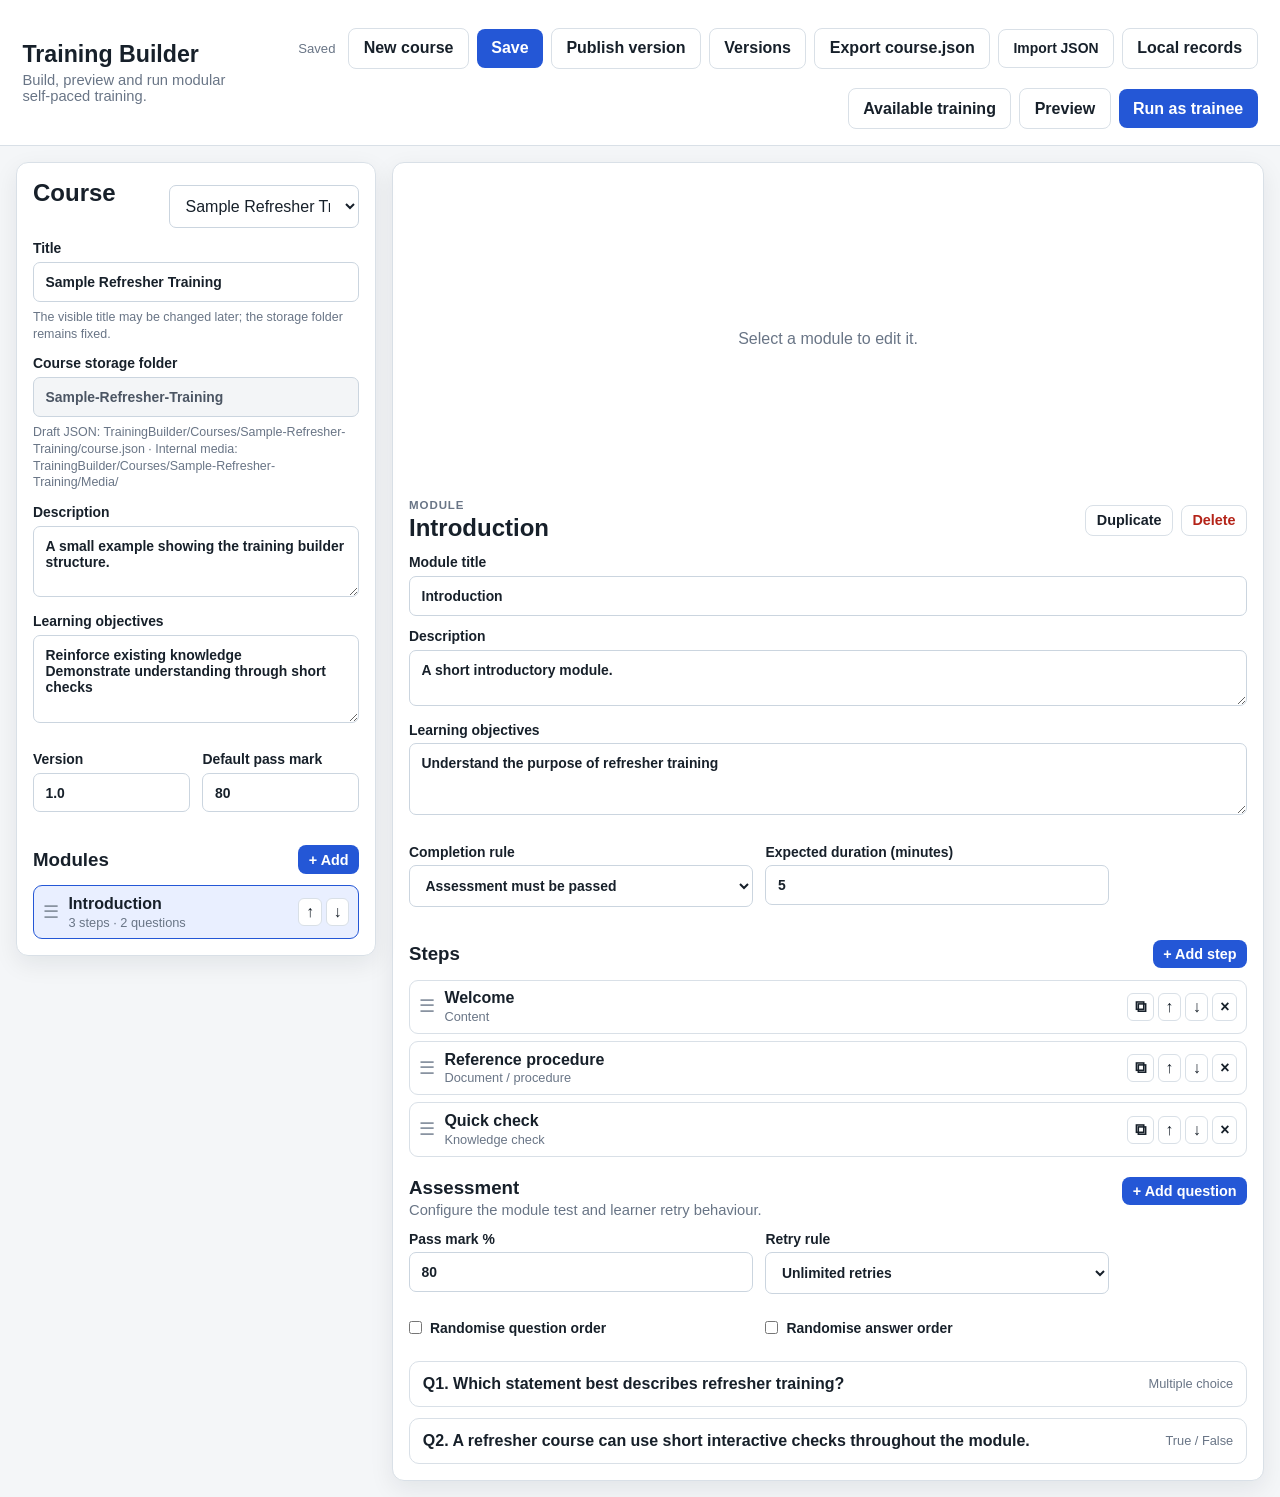
==== TrainingBuilder/index.html @ 644bea32 "Add files via upload" ====
<!doctype html>
<html lang="en">
<head>
  <meta charset="utf-8" />
  <meta name="viewport" content="width=device-width,initial-scale=1" />
  <title>Training Builder</title>
  <link rel="stylesheet" href="styles.css" />
</head>
<body>
  <header class="topbar">
    <div>
      <h1>Training Builder</h1>
      <p class="muted">Build, preview and run modular self-paced training.</p>
    </div>
    <div class="top-actions">
      <span id="saveStatus" class="save-status">Saved</span>
      <button id="newCourseBtn" class="secondary">New course</button>
      <button id="saveBtn">Save</button>
      <button id="publishBtn" class="secondary">Publish version</button>
      <button id="versionsBtn" class="secondary">Versions</button>
      <button id="exportBtn" class="secondary">Export course.json</button>
      <label class="button secondary file-button">Import JSON<input id="importInput" type="file" accept="application/json,.json" hidden></label>
      <button id="recordsBtn" class="secondary">Local records</button>
      <button id="availableTrainingBtn" class="secondary">Available training</button>
      <button id="previewBtn" class="secondary">Preview</button>
      <button id="runCourseBtn" class="accent">Run as trainee</button>
    </div>
  </header>

  <main>
    <section id="builderView" class="view active">
      <div class="builder-grid">
        <aside class="panel course-panel">
          <div class="panel-heading">
            <h2>Course</h2>
            <select id="courseSelect" title="Saved courses"></select>
          </div>
          <label>Title<input id="courseTitle" type="text" /></label><div id="courseTitleWarning" class="field-hint"></div>
          <label>Course storage folder<input id="courseFolder" type="text" readonly /></label><div id="coursePathHint" class="field-hint"></div>
          <label>Description<textarea id="courseDescription" rows="3"></textarea></label>
          <label>Learning objectives<textarea id="courseObjectives" rows="4" placeholder="One objective per line"></textarea></label>
          <div class="row-2">
            <label>Version<input id="courseVersion" type="text" /></label>
            <label>Default pass mark<input id="coursePassMark" type="number" min="0" max="100" /></label>
          </div>

          <div class="section-title-row">
            <h3>Modules</h3>
            <button id="addModuleBtn" class="small">+ Add</button>
          </div>
          <div id="moduleList" class="sortable-list"></div>
        </aside>

        <section class="panel editor-panel">
          <div id="emptyEditor" class="empty-state">Select a module to edit it.</div>
          <div id="moduleEditor" hidden>
            <div class="editor-toolbar">
              <div>
                <div class="eyebrow">Module</div>
                <h2 id="moduleHeading">Module</h2>
              </div>
              <div class="toolbar-actions">
                <button id="duplicateModuleBtn" class="secondary small">Duplicate</button>
                <button id="deleteModuleBtn" class="danger secondary small">Delete</button>
              </div>
            </div>

            <label>Module title<input id="moduleTitle" type="text" /></label>
            <label>Description<textarea id="moduleDescription" rows="2"></textarea></label>
            <label>Learning objectives<textarea id="moduleObjectives" rows="3" placeholder="One objective per line"></textarea></label>

            <div class="row-2 compact-row">
              <label>Completion rule
                <select id="moduleCompletionMode">
                  <option value="assessment_required">Assessment must be passed</option>
                  <option value="assessment_optional">Assessment recorded, pass not required</option>
                  <option value="steps_only">Complete after final step</option>
                </select>
              </label>
              <label>Expected duration (minutes)<input id="moduleExpectedMinutes" type="number" min="0" step="1"></label>
            </div>

            <div class="section-title-row"><h3>Steps</h3><button id="addStepBtn" class="small">+ Add step</button></div>
            <div id="stepList" class="sortable-list"></div>
            <div id="stepEditor" class="subpanel" hidden></div>

            <div class="section-title-row assessment-heading">
              <div><h3>Assessment</h3><p class="muted">Configure the module test and learner retry behaviour.</p></div>
              <button id="addQuestionBtn" class="small">+ Add question</button>
            </div>
            <div class="row-2 compact-row">
              <label>Pass mark %<input id="assessmentPassMark" type="number" min="0" max="100"></label>
              <label>Retry rule<select id="assessmentRetry"><option value="unlimited">Unlimited retries</option><option value="review">Review module before retry</option></select></label>
            </div>
            <div class="row-2 compact-row">
              <label><span class="checkbox-label"><input id="shuffleQuestions" type="checkbox"> Randomise question order</span></label>
              <label><span class="checkbox-label"><input id="shuffleAnswers" type="checkbox"> Randomise answer order</span></label>
            </div>
            <div id="questionList" class="question-list"></div>
          </div>
        </section>
      </div>
    </section>

    <section id="playerView" class="view">
      <div class="player-shell">
        <aside class="player-sidebar">
          <button id="exitPlayerBtn" class="secondary full">← Exit</button>
          <div class="player-course-title" id="playerCourseTitle"></div>
          <div id="playerIdentity" class="player-identity"></div>
          <div id="playerTimer" class="player-timer"></div>
          <div id="playerModuleNav"></div>
        </aside>
        <section class="player-main">
          <div id="playerContent"></div>
        </section>
      </div>
    </section>
  </main>

  <div id="registrationModal" class="modal-backdrop" hidden>
    <div class="modal-card narrow">
      <div class="eyebrow">Start training</div>
      <h2 id="registrationCourseTitle">Course</h2>
      <p class="muted">Enter the trainee details exactly as they should appear on the completion record.</p>
      <div class="row-2">
        <label>First name<input id="traineeFirstName" type="text" autocomplete="given-name"></label>
        <label>Last name<input id="traineeLastName" type="text" autocomplete="family-name"></label>
      </div>
      <label>Works number<input id="traineeWorksNumber" type="text" autocomplete="off"></label>
      <label>Course date<input id="traineeCourseDate" type="text" readonly></label>
      <div id="resumeNotice" class="notice" hidden></div>
      <div class="modal-actions">
        <button id="cancelRegistrationBtn" class="secondary">Cancel</button>
        <button id="startTrainingBtn">Start course</button>
      </div>
    </div>
  </div>


  <div id="availableTrainingModal" class="modal-backdrop" hidden>
    <div class="modal-card wide">
      <div class="modal-header">
        <div><div class="eyebrow">Published course files</div><h2>Available training</h2></div>
        <button id="closeAvailableTrainingBtn" class="secondary small">Close</button>
      </div>
      <p class="muted">These courses are loaded from <code>Courses/courses.json</code> and their deployed <code>course.json</code> files.</p>
      <div id="availableTrainingContent"></div>
    </div>
  </div>

  <div id="recordsModal" class="modal-backdrop" hidden>
    <div class="modal-card wide">
      <div class="modal-header">
        <div><div class="eyebrow">Local data</div><h2>Training records</h2></div>
        <button id="closeRecordsBtn" class="secondary small">Close</button>
      </div>
      <div id="recordsContent"></div>
    </div>
  </div>



  <div id="versionsModal" class="modal-backdrop" hidden>
    <div class="modal-card wide">
      <div class="modal-header">
        <div><div class="eyebrow">Course publishing</div><h2>Published versions</h2></div>
        <button id="closeVersionsBtn" class="secondary small">Close</button>
      </div>
      <div id="versionsContent"></div>
    </div>
  </div>

  <div id="mediaModal" class="modal-backdrop media-modal-backdrop" hidden>
    <div class="modal-card media-modal-card" role="dialog" aria-modal="true" aria-labelledby="mediaModalTitle">
      <div class="modal-header">
        <div><div class="eyebrow">Training media</div><h2 id="mediaModalTitle">Media</h2></div>
        <button id="closeMediaModalBtn" class="secondary small" type="button">Close</button>
      </div>
      <div id="mediaModalBody" class="media-modal-body"></div>
    </div>
  </div>

  <div id="pauseOverlay" class="modal-backdrop" hidden>
    <div class="modal-card narrow centre">
      <h2>Training paused</h2>
      <p>No activity has been detected for a while. Active training time has been paused.</p>
      <button id="resumeActivityBtn">Continue training</button>
    </div>
  </div>

  <div id="toast" class="toast" aria-live="polite"></div>
  <script src="app.js"></script>
</body>
</html>
---- TrainingBuilder/styles.css ----
:root{
  --bg:#f4f6f8;--panel:#fff;--text:#17202a;--muted:#697586;--line:#d9e0e7;
  --accent:#2457d6;--accent-soft:#e9efff;--danger:#b42318;--ok:#18794e;--warn:#9a6700;
  --shadow:0 8px 24px rgba(17,24,39,.08);font-family:Inter,Segoe UI,Arial,sans-serif;color:var(--text);background:var(--bg)
}
*{box-sizing:border-box}body{margin:0;background:var(--bg);color:var(--text)}button,input,textarea,select{font:inherit}
button,.button{border:0;border-radius:8px;background:var(--accent);color:#fff;padding:.65rem .9rem;cursor:pointer;font-weight:600}
button.secondary,.button.secondary{background:#fff;color:var(--text);border:1px solid var(--line)}button.danger{color:var(--danger)}button.small{padding:.4rem .65rem;font-size:.9rem}.full{width:100%}
button:disabled{opacity:.45;cursor:not-allowed}.file-button{display:inline-flex;align-items:center}.toolbar-actions{display:flex;gap:.5rem;flex-wrap:wrap}
.topbar{display:flex;gap:2rem;align-items:center;justify-content:space-between;padding:1rem 1.4rem;background:#fff;border-bottom:1px solid var(--line);position:sticky;top:0;z-index:20}
h1,h2,h3,p{margin-top:0}.topbar h1{margin-bottom:.2rem;font-size:1.45rem}.topbar p{margin-bottom:0}.top-actions{display:flex;gap:.5rem;flex-wrap:wrap;justify-content:flex-end;align-items:center}.muted{color:var(--muted);font-size:.92rem}.save-status{font-size:.82rem;color:var(--muted);min-width:42px}.view{display:none}.view.active{display:block}
.builder-grid{display:grid;grid-template-columns:360px minmax(0,1fr);gap:1rem;padding:1rem;min-height:calc(100vh - 88px)}.panel{background:var(--panel);border:1px solid var(--line);border-radius:12px;box-shadow:var(--shadow);padding:1rem}.course-panel{align-self:start;position:sticky;top:104px}.panel-heading,.section-title-row,.editor-toolbar,.modal-header{display:flex;align-items:center;justify-content:space-between;gap:1rem}.panel-heading select{max-width:190px}.section-title-row{margin-top:1.25rem}.section-title-row h3{margin-bottom:0}.assessment-heading{align-items:flex-start}.assessment-heading p{margin:.2rem 0 0}
label{display:block;font-size:.87rem;font-weight:600;margin:.8rem 0}.row-2{display:grid;grid-template-columns:1fr 1fr;gap:.8rem}.compact-row{max-width:700px}input,textarea,select{width:100%;margin-top:.35rem;padding:.68rem .72rem;border:1px solid #cbd5df;border-radius:7px;background:#fff;color:var(--text)}textarea{resize:vertical}.eyebrow{text-transform:uppercase;font-size:.72rem;letter-spacing:.08em;color:var(--muted);font-weight:700}.editor-toolbar h2{margin:.15rem 0 0}.checkbox-label{display:flex;align-items:center;gap:.5rem;font-weight:600}.checkbox-label input{width:auto;margin:0}
.sortable-list{display:flex;flex-direction:column;gap:.45rem;margin-top:.7rem}.list-item{border:1px solid var(--line);border-radius:9px;padding:.55rem;background:#fff;display:grid;grid-template-columns:auto 1fr auto;align-items:center;gap:.6rem}.list-item.active{border-color:var(--accent);background:var(--accent-soft)}.drag{cursor:grab;color:#8993a1;font-size:1.1rem}.list-title{font-weight:650}.list-subtitle{font-size:.8rem;color:var(--muted);margin-top:.1rem}.mini-actions{display:flex;gap:.25rem}.icon-btn{padding:.25rem .42rem;border:1px solid var(--line);background:#fff;color:var(--text);border-radius:6px}.empty-state{min-height:320px;display:grid;place-items:center;color:var(--muted)}
.subpanel{margin:1rem 0;border:1px solid var(--line);border-radius:10px;padding:1rem;background:#fafbfd}.subpanel h3{margin-bottom:.5rem}.type-row{display:grid;grid-template-columns:220px 1fr;gap:1rem}.image-preview-grid{display:grid;grid-template-columns:repeat(auto-fill,minmax(140px,1fr));gap:.65rem;margin-top:.7rem}.image-card{position:relative;border:1px solid var(--line);border-radius:8px;overflow:hidden;background:#fff}.image-card img{width:100%;height:110px;object-fit:cover;display:block}.image-card button{position:absolute;top:5px;right:5px;padding:.25rem .4rem;background:rgba(0,0,0,.65)}
.rich-toolbar{display:flex;gap:.35rem;flex-wrap:wrap;margin:.45rem 0}.rich-toolbar button{padding:.35rem .55rem}.rich-editor{min-height:140px;border:1px solid #cbd5df;border-radius:7px;background:#fff;padding:.75rem;line-height:1.55;outline:none}.rich-editor:focus{border-color:var(--accent);box-shadow:0 0 0 2px rgba(36,87,214,.12)}.rich-editor ul,.rich-editor ol{padding-left:1.5rem}
.question-list{display:flex;flex-direction:column;gap:.7rem;margin-top:.8rem}.question-card{border:1px solid var(--line);border-radius:10px;padding:.8rem;background:#fff}.question-card summary{cursor:pointer;font-weight:700;display:flex;justify-content:space-between;gap:1rem;align-items:center}.question-card summary::-webkit-details-marker{display:none}.summary-meta{font-size:.8rem;color:var(--muted);font-weight:500}.question-grid{margin-top:.7rem}.choice-row{display:grid;grid-template-columns:auto 1fr auto;gap:.5rem;align-items:center;margin:.45rem 0}.choice-row input[type="radio"],.choice-row input[type="checkbox"]{width:auto;margin:0}.choice-row input[type="text"]{margin:0}.question-actions{display:flex;justify-content:space-between;gap:.5rem;margin-top:.7rem}.question-image-preview{max-width:260px;max-height:180px;object-fit:contain;border:1px solid var(--line);border-radius:8px;display:block;margin:.5rem 0}.feedback-grid{display:grid;grid-template-columns:1fr 1fr;gap:.7rem}
.player-shell{display:grid;grid-template-columns:280px minmax(0,1fr);min-height:calc(100vh - 88px)}.player-sidebar{padding:1rem;background:#111827;color:#fff}.player-sidebar .secondary{background:#fff}.player-course-title{font-weight:800;font-size:1.1rem;margin:1rem 0 .5rem}.player-identity,.player-timer{font-size:.83rem;color:#aebed0;margin-bottom:.7rem}.player-module{display:block;width:100%;text-align:left;margin:.35rem 0;padding:.65rem;border-radius:7px;background:transparent;border:1px solid #334155;color:#dbe4ef}.player-module.active{background:#243b67;border-color:#5b83da}.player-module.locked{opacity:.45}.player-module .status{font-size:.75rem;color:#9fb1c7;display:block;margin-top:.15rem}.player-main{padding:2rem;display:flex;justify-content:center}.player-card{width:min(900px,100%);background:#fff;border:1px solid var(--line);border-radius:14px;box-shadow:var(--shadow);padding:2rem}.progress-track{height:8px;background:#e7ecf1;border-radius:99px;overflow:hidden;margin:.7rem 0 1.3rem}.progress-bar{height:100%;background:var(--accent)}.step-image{width:100%;max-height:520px;object-fit:contain;border-radius:10px;border:1px solid var(--line);margin:.6rem 0}.gallery{display:grid;grid-template-columns:repeat(auto-fit,minmax(220px,1fr));gap:.8rem}.step-text{line-height:1.65;font-size:1.03rem}.player-actions{display:flex;justify-content:space-between;gap:.8rem;margin-top:1.5rem}.media-el{width:100%;max-height:520px;margin:.8rem 0}.knowledge-choice{display:block;border:1px solid var(--line);border-radius:8px;padding:.7rem;margin:.5rem 0;font-weight:500}.feedback{padding:.8rem;border-radius:8px;margin-top:.8rem}.feedback.correct{background:#e9f7ef;color:#0d5f3d}.feedback.incorrect{background:#fff0ef;color:#8e1c12}.score-box{padding:1rem;border-radius:10px;background:#f5f7fa;margin:1rem 0}.score-pass{border-left:5px solid var(--ok)}.score-fail{border-left:5px solid var(--danger)}.doc-card{border:1px solid var(--line);border-radius:10px;padding:1rem;background:#f8fafc}.doc-card a{display:inline-block;margin-top:.5rem}.ack-row{margin-top:1rem;padding:.8rem;border:1px solid var(--line);border-radius:8px;background:#fff}.scenario-box{border-left:5px solid var(--accent);padding:1rem;background:#f5f8ff;border-radius:8px}.objective-list{padding-left:1.3rem}.course-start-grid{display:grid;grid-template-columns:1fr auto;gap:1.5rem;align-items:start}
.notice{padding:.8rem;border:1px solid #e6c25a;background:#fff8dd;border-radius:8px;color:#6c5200;margin:.8rem 0}.audit-table,.results-table{width:100%;border-collapse:collapse}.audit-table th,.audit-table td,.results-table th,.results-table td{padding:.55rem;border-bottom:1px solid var(--line);text-align:left}.results-table td:last-child,.results-table th:last-child{text-align:right}.certificate{background:#fff;border:2px solid #222;padding:2rem}.certificate h1{text-align:center;font-size:2rem}.certificate .cert-subtitle{text-align:center;margin-bottom:2rem}.signature-grid{display:grid;grid-template-columns:1fr 1fr;gap:2rem;margin-top:2rem}.signature-box{padding-top:2rem}.signature-line{border-bottom:1px solid #222;height:2.2rem;margin-bottom:.35rem}.completion-id{font-size:.76rem;color:#666;margin-top:2rem;text-align:center}
.modal-backdrop{position:fixed;inset:0;background:rgba(17,24,39,.56);display:grid;place-items:center;padding:1rem;z-index:100}.modal-backdrop[hidden]{display:none}.modal-card{background:#fff;border-radius:14px;padding:1.25rem;box-shadow:0 20px 60px rgba(0,0,0,.24);max-height:92vh;overflow:auto}.modal-card.narrow{width:min(560px,100%)}.modal-card.wide{width:min(1050px,100%)}.modal-card.centre{text-align:center}.modal-actions{display:flex;justify-content:flex-end;gap:.6rem;margin-top:1rem}.record-card{border:1px solid var(--line);border-radius:9px;padding:.8rem;margin:.6rem 0;display:flex;justify-content:space-between;gap:1rem;align-items:center}.record-meta{font-size:.82rem;color:var(--muted);margin-top:.2rem}
.toast{position:fixed;right:1rem;bottom:1rem;background:#111827;color:#fff;padding:.75rem 1rem;border-radius:8px;opacity:0;transform:translateY(8px);transition:.2s;pointer-events:none;z-index:120}.toast.show{opacity:1;transform:none}
@media print{
  body *{visibility:hidden!important}.certificate,.certificate *{visibility:visible!important}.certificate{position:absolute;left:0;top:0;width:100%;border:0;padding:1cm}.topbar,.player-sidebar{display:none!important}
}
@media(max-width:900px){.topbar{align-items:flex-start;flex-direction:column}.builder-grid,.player-shell{grid-template-columns:1fr}.course-panel{position:static}.player-sidebar{position:static}.row-2,.type-row,.feedback-grid,.signature-grid,.course-start-grid{grid-template-columns:1fr}.player-main{padding:1rem}}

/* V1.2 referenced media */
.inline-actions{display:flex;gap:.6rem;align-items:center;flex-wrap:wrap;margin:.6rem 0 1rem}
.notice.warning{border-left:4px solid currentColor}
.video-embed{position:relative;width:100%;aspect-ratio:16/9;background:#000;margin:1rem 0;border-radius:12px;overflow:hidden}
.video-embed iframe{position:absolute;inset:0;width:100%;height:100%;border:0}


/* V1.3 media activity + modal */
.media-activity-card{display:flex;align-items:center;justify-content:space-between;gap:1rem;border:1px solid var(--line);border-radius:12px;padding:1rem 1.1rem;background:#f8fafc;margin:1rem 0}.media-activity-type{font-size:.75rem;text-transform:uppercase;letter-spacing:.07em;color:var(--muted);font-weight:700}.media-activity-title{font-size:1.05rem;font-weight:750;margin-top:.2rem}.media-activity-actions{display:flex;align-items:center;gap:.7rem;flex-wrap:wrap;justify-content:flex-end}.media-status{font-size:.78rem;padding:.3rem .55rem;border-radius:999px;background:#eef2f7;color:var(--muted);font-weight:700}.media-status.complete{background:#e9f7ef;color:#0d5f3d}.media-modal-backdrop{background:rgba(15,23,42,.74)}.media-modal-card{width:min(1180px,94vw);max-height:94vh;padding:1rem 1rem 1.15rem}.media-modal-card .modal-header{margin-bottom:.75rem}.media-modal-card .modal-header h2{margin:.1rem 0 0}.media-modal-body{min-height:120px}.video-modal-frame{position:relative;width:100%;aspect-ratio:16/9;background:#000;border-radius:12px;overflow:hidden}.video-modal-frame iframe{position:absolute;inset:0;width:100%;height:100%;border:0}.modal-video{display:block;width:100%;max-height:78vh;background:#000;border-radius:12px}.audio-modal-wrap{padding:2rem;display:flex;flex-direction:column;gap:1rem;align-items:center}.audio-modal-wrap audio{width:min(760px,100%)}
@media (max-width:700px){.media-activity-card{align-items:flex-start;flex-direction:column}.media-activity-actions{width:100%;justify-content:space-between}.media-modal-card{width:98vw;max-height:96vh;padding:.7rem}.media-modal-backdrop{padding:.3rem}}

.field-hint{font-size:.78rem;color:var(--muted);margin:-.35rem 0 .8rem;line-height:1.35}.field-hint.error{color:#b42318;font-weight:650}.asset-reference-card{border:1px solid var(--border);border-radius:12px;padding:12px;margin:10px 0;background:#fff}.image-reference-list{display:grid;gap:10px}.gallery figure{margin:0}.gallery figcaption{font-size:.85rem;color:var(--muted);padding-top:.35rem}

/* V1.5 course storage and publishing */
.version-summary{padding:.8rem 1rem;border:1px solid var(--line);border-radius:9px;background:#f8fafc;margin:.7rem 0 1rem}
#courseFolder[readonly]{background:#f3f5f7;color:#4b5563}

/* V1.6 deployed-course and resume-session UI */
.resume-session{display:flex;align-items:center;justify-content:space-between;gap:1rem;padding:.75rem 0;border-top:1px solid var(--border,#d7dde5)}
.resume-session:first-of-type{margin-top:.25rem}
.resume-session .record-meta{margin-top:.2rem}
#availableTrainingContent .record-card{margin-bottom:.75rem}
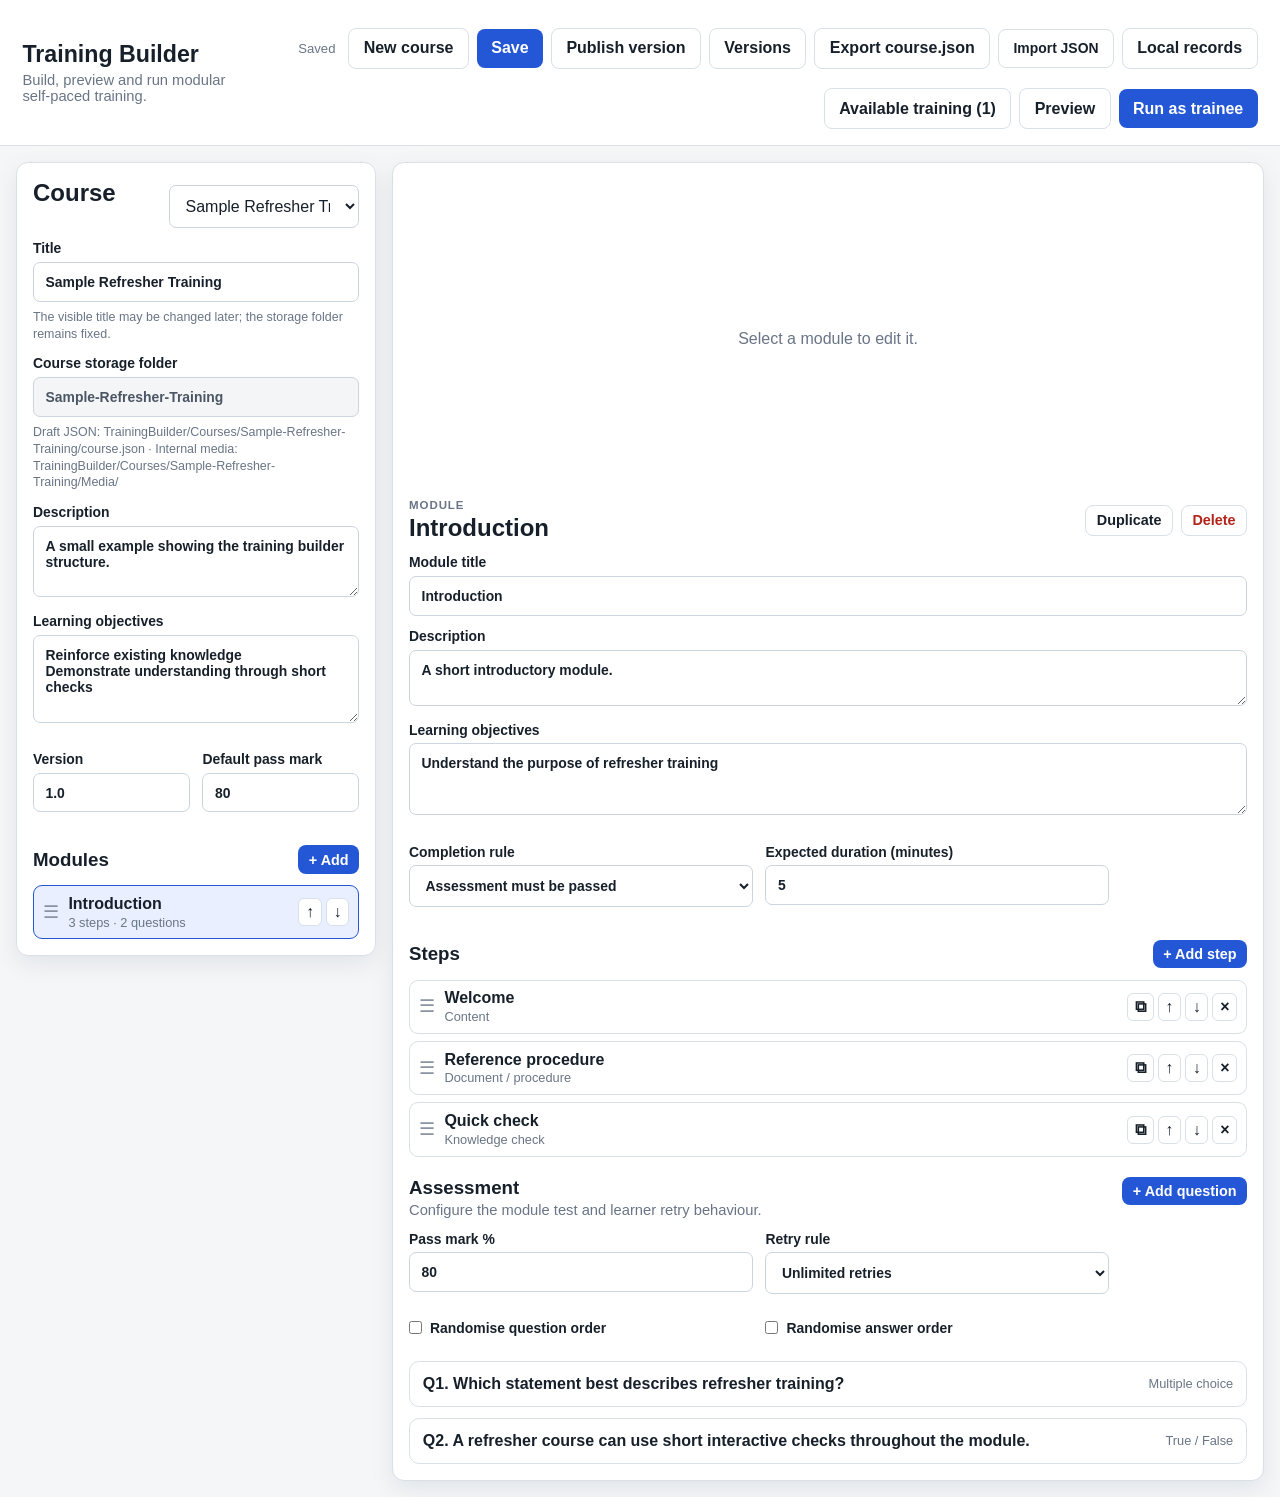
==== commit a3cb4fb0: "Add files via upload" ====
--- a/TrainingBuilder/index.html
+++ b/TrainingBuilder/index.html
@@ -181,6 +181,21 @@
     </div>
   </div>
 
+  <div id="imageModal" class="modal-backdrop image-modal-backdrop" hidden>
+    <div class="modal-card image-modal-card" role="dialog" aria-modal="true" aria-labelledby="imageModalTitle">
+      <div class="modal-header">
+        <div><div class="eyebrow">Training image</div><h2 id="imageModalTitle">Image</h2></div>
+        <button id="closeImageModalBtn" class="secondary small" type="button">Close</button>
+      </div>
+      <div class="image-modal-stage">
+        <button id="imageModalPrev" class="secondary image-nav image-nav-prev" type="button" aria-label="Previous image">←</button>
+        <img id="imageModalImage" class="image-modal-image" alt="">
+        <button id="imageModalNext" class="secondary image-nav image-nav-next" type="button" aria-label="Next image">→</button>
+      </div>
+      <div class="image-modal-footer"><span id="imageModalCaption"></span><span id="imageModalCounter" class="muted"></span></div>
+    </div>
+  </div>
+
   <div id="pauseOverlay" class="modal-backdrop" hidden>
     <div class="modal-card narrow centre">
       <h2>Training paused</h2>
--- a/TrainingBuilder/styles.css
+++ b/TrainingBuilder/styles.css
@@ -13,7 +13,7 @@
 label{display:block;font-size:.87rem;font-weight:600;margin:.8rem 0}.row-2{display:grid;grid-template-columns:1fr 1fr;gap:.8rem}.compact-row{max-width:700px}input,textarea,select{width:100%;margin-top:.35rem;padding:.68rem .72rem;border:1px solid #cbd5df;border-radius:7px;background:#fff;color:var(--text)}textarea{resize:vertical}.eyebrow{text-transform:uppercase;font-size:.72rem;letter-spacing:.08em;color:var(--muted);font-weight:700}.editor-toolbar h2{margin:.15rem 0 0}.checkbox-label{display:flex;align-items:center;gap:.5rem;font-weight:600}.checkbox-label input{width:auto;margin:0}
 .sortable-list{display:flex;flex-direction:column;gap:.45rem;margin-top:.7rem}.list-item{border:1px solid var(--line);border-radius:9px;padding:.55rem;background:#fff;display:grid;grid-template-columns:auto 1fr auto;align-items:center;gap:.6rem}.list-item.active{border-color:var(--accent);background:var(--accent-soft)}.drag{cursor:grab;color:#8993a1;font-size:1.1rem}.list-title{font-weight:650}.list-subtitle{font-size:.8rem;color:var(--muted);margin-top:.1rem}.mini-actions{display:flex;gap:.25rem}.icon-btn{padding:.25rem .42rem;border:1px solid var(--line);background:#fff;color:var(--text);border-radius:6px}.empty-state{min-height:320px;display:grid;place-items:center;color:var(--muted)}
 .subpanel{margin:1rem 0;border:1px solid var(--line);border-radius:10px;padding:1rem;background:#fafbfd}.subpanel h3{margin-bottom:.5rem}.type-row{display:grid;grid-template-columns:220px 1fr;gap:1rem}.image-preview-grid{display:grid;grid-template-columns:repeat(auto-fill,minmax(140px,1fr));gap:.65rem;margin-top:.7rem}.image-card{position:relative;border:1px solid var(--line);border-radius:8px;overflow:hidden;background:#fff}.image-card img{width:100%;height:110px;object-fit:cover;display:block}.image-card button{position:absolute;top:5px;right:5px;padding:.25rem .4rem;background:rgba(0,0,0,.65)}
-.rich-toolbar{display:flex;gap:.35rem;flex-wrap:wrap;margin:.45rem 0}.rich-toolbar button{padding:.35rem .55rem}.rich-editor{min-height:140px;border:1px solid #cbd5df;border-radius:7px;background:#fff;padding:.75rem;line-height:1.55;outline:none}.rich-editor:focus{border-color:var(--accent);box-shadow:0 0 0 2px rgba(36,87,214,.12)}.rich-editor ul,.rich-editor ol{padding-left:1.5rem}
+.rich-toolbar{display:flex;gap:.35rem;flex-wrap:wrap;align-items:center;margin:.45rem 0}.rich-toolbar button{padding:.35rem .55rem}.rich-toolbar select{width:auto;min-width:96px;margin:0;padding:.38rem .5rem}.rich-toolbar .rich-font-select{min-width:135px}.rich-editor{min-height:140px;border:1px solid #cbd5df;border-radius:7px;background:#fff;padding:.75rem;line-height:1.55;outline:none;font-family:'Segoe UI',Arial,sans-serif;font-size:1rem}.rich-editor:focus{border-color:var(--accent);box-shadow:0 0 0 2px rgba(36,87,214,.12)}.rich-editor ul,.rich-editor ol{padding-left:1.5rem}.rich-editor h2,.rich-editor h3,.rich-editor h4{line-height:1.2;margin:.8em 0 .35em}.rich-editor p{margin:.55em 0}
 .question-list{display:flex;flex-direction:column;gap:.7rem;margin-top:.8rem}.question-card{border:1px solid var(--line);border-radius:10px;padding:.8rem;background:#fff}.question-card summary{cursor:pointer;font-weight:700;display:flex;justify-content:space-between;gap:1rem;align-items:center}.question-card summary::-webkit-details-marker{display:none}.summary-meta{font-size:.8rem;color:var(--muted);font-weight:500}.question-grid{margin-top:.7rem}.choice-row{display:grid;grid-template-columns:auto 1fr auto;gap:.5rem;align-items:center;margin:.45rem 0}.choice-row input[type="radio"],.choice-row input[type="checkbox"]{width:auto;margin:0}.choice-row input[type="text"]{margin:0}.question-actions{display:flex;justify-content:space-between;gap:.5rem;margin-top:.7rem}.question-image-preview{max-width:260px;max-height:180px;object-fit:contain;border:1px solid var(--line);border-radius:8px;display:block;margin:.5rem 0}.feedback-grid{display:grid;grid-template-columns:1fr 1fr;gap:.7rem}
 .player-shell{display:grid;grid-template-columns:280px minmax(0,1fr);min-height:calc(100vh - 88px)}.player-sidebar{padding:1rem;background:#111827;color:#fff}.player-sidebar .secondary{background:#fff}.player-course-title{font-weight:800;font-size:1.1rem;margin:1rem 0 .5rem}.player-identity,.player-timer{font-size:.83rem;color:#aebed0;margin-bottom:.7rem}.player-module{display:block;width:100%;text-align:left;margin:.35rem 0;padding:.65rem;border-radius:7px;background:transparent;border:1px solid #334155;color:#dbe4ef}.player-module.active{background:#243b67;border-color:#5b83da}.player-module.locked{opacity:.45}.player-module .status{font-size:.75rem;color:#9fb1c7;display:block;margin-top:.15rem}.player-main{padding:2rem;display:flex;justify-content:center}.player-card{width:min(900px,100%);background:#fff;border:1px solid var(--line);border-radius:14px;box-shadow:var(--shadow);padding:2rem}.progress-track{height:8px;background:#e7ecf1;border-radius:99px;overflow:hidden;margin:.7rem 0 1.3rem}.progress-bar{height:100%;background:var(--accent)}.step-image{width:100%;max-height:520px;object-fit:contain;border-radius:10px;border:1px solid var(--line);margin:.6rem 0}.gallery{display:grid;grid-template-columns:repeat(auto-fit,minmax(220px,1fr));gap:.8rem}.step-text{line-height:1.65;font-size:1.03rem}.player-actions{display:flex;justify-content:space-between;gap:.8rem;margin-top:1.5rem}.media-el{width:100%;max-height:520px;margin:.8rem 0}.knowledge-choice{display:block;border:1px solid var(--line);border-radius:8px;padding:.7rem;margin:.5rem 0;font-weight:500}.feedback{padding:.8rem;border-radius:8px;margin-top:.8rem}.feedback.correct{background:#e9f7ef;color:#0d5f3d}.feedback.incorrect{background:#fff0ef;color:#8e1c12}.score-box{padding:1rem;border-radius:10px;background:#f5f7fa;margin:1rem 0}.score-pass{border-left:5px solid var(--ok)}.score-fail{border-left:5px solid var(--danger)}.doc-card{border:1px solid var(--line);border-radius:10px;padding:1rem;background:#f8fafc}.doc-card a{display:inline-block;margin-top:.5rem}.ack-row{margin-top:1rem;padding:.8rem;border:1px solid var(--line);border-radius:8px;background:#fff}.scenario-box{border-left:5px solid var(--accent);padding:1rem;background:#f5f8ff;border-radius:8px}.objective-list{padding-left:1.3rem}.course-start-grid{display:grid;grid-template-columns:1fr auto;gap:1.5rem;align-items:start}
 .notice{padding:.8rem;border:1px solid #e6c25a;background:#fff8dd;border-radius:8px;color:#6c5200;margin:.8rem 0}.audit-table,.results-table{width:100%;border-collapse:collapse}.audit-table th,.audit-table td,.results-table th,.results-table td{padding:.55rem;border-bottom:1px solid var(--line);text-align:left}.results-table td:last-child,.results-table th:last-child{text-align:right}.certificate{background:#fff;border:2px solid #222;padding:2rem}.certificate h1{text-align:center;font-size:2rem}.certificate .cert-subtitle{text-align:center;margin-bottom:2rem}.signature-grid{display:grid;grid-template-columns:1fr 1fr;gap:2rem;margin-top:2rem}.signature-box{padding-top:2rem}.signature-line{border-bottom:1px solid #222;height:2.2rem;margin-bottom:.35rem}.completion-id{font-size:.76rem;color:#666;margin-top:2rem;text-align:center}
@@ -46,3 +46,29 @@
 .resume-session:first-of-type{margin-top:.25rem}
 .resume-session .record-meta{margin-top:.2rem}
 #availableTrainingContent .record-card{margin-bottom:.75rem}
+
+
+/* V1.7 image sizing + modal viewer */
+.gallery{display:flex;flex-wrap:wrap;gap:1rem;align-items:flex-start}
+.image-figure{margin:0;max-width:100%}
+.image-size-small{width:min(260px,100%)}
+.image-size-medium{width:min(420px,100%)}
+.image-size-large{width:min(640px,100%)}
+.image-size-full{width:100%}
+.image-figure .step-image{width:100%;max-height:620px;margin:.25rem 0;display:block}
+.image-enlargeable{cursor:zoom-in;transition:transform .12s ease,box-shadow .12s ease}
+.image-enlargeable:hover{box-shadow:0 5px 18px rgba(15,23,42,.14)}
+.image-enlargeable:focus{outline:3px solid rgba(36,87,214,.28);outline-offset:3px}
+.scenario-box>.step-image.image-size-small,.assessment-question-image.image-size-small{width:min(260px,100%)}
+.scenario-box>.step-image.image-size-medium,.assessment-question-image.image-size-medium{width:min(420px,100%)}
+.scenario-box>.step-image.image-size-large,.assessment-question-image.image-size-large{width:min(640px,100%)}
+.scenario-box>.step-image.image-size-full,.assessment-question-image.image-size-full{width:100%}
+.assessment-question-image{max-height:520px;object-fit:contain;border-radius:10px;border:1px solid var(--line);margin:.6rem 0;display:block}
+.image-modal-backdrop{background:rgba(15,23,42,.82)}
+.image-modal-card{width:min(1320px,96vw);max-height:96vh;padding:1rem;overflow:hidden}
+.image-modal-stage{position:relative;display:flex;align-items:center;justify-content:center;min-height:180px;max-height:78vh;background:#0b1220;border-radius:12px;overflow:hidden}
+.image-modal-image{display:block;max-width:100%;max-height:78vh;width:auto;height:auto;object-fit:contain}
+.image-nav{position:absolute;top:50%;transform:translateY(-50%);z-index:2;width:46px;height:46px;padding:0;border-radius:999px;background:rgba(255,255,255,.9);font-size:1.35rem}
+.image-nav-prev{left:12px}.image-nav-next{right:12px}
+.image-modal-footer{display:flex;justify-content:space-between;gap:1rem;align-items:flex-start;padding:.75rem .25rem 0;min-height:1.5rem}
+@media(max-width:700px){.image-size-small,.image-size-medium,.image-size-large,.image-size-full{width:100%}.image-modal-card{width:99vw;max-height:98vh;padding:.5rem}.image-modal-stage{max-height:82vh}.image-modal-image{max-height:82vh}.image-nav{width:40px;height:40px}.image-nav-prev{left:6px}.image-nav-next{right:6px}}
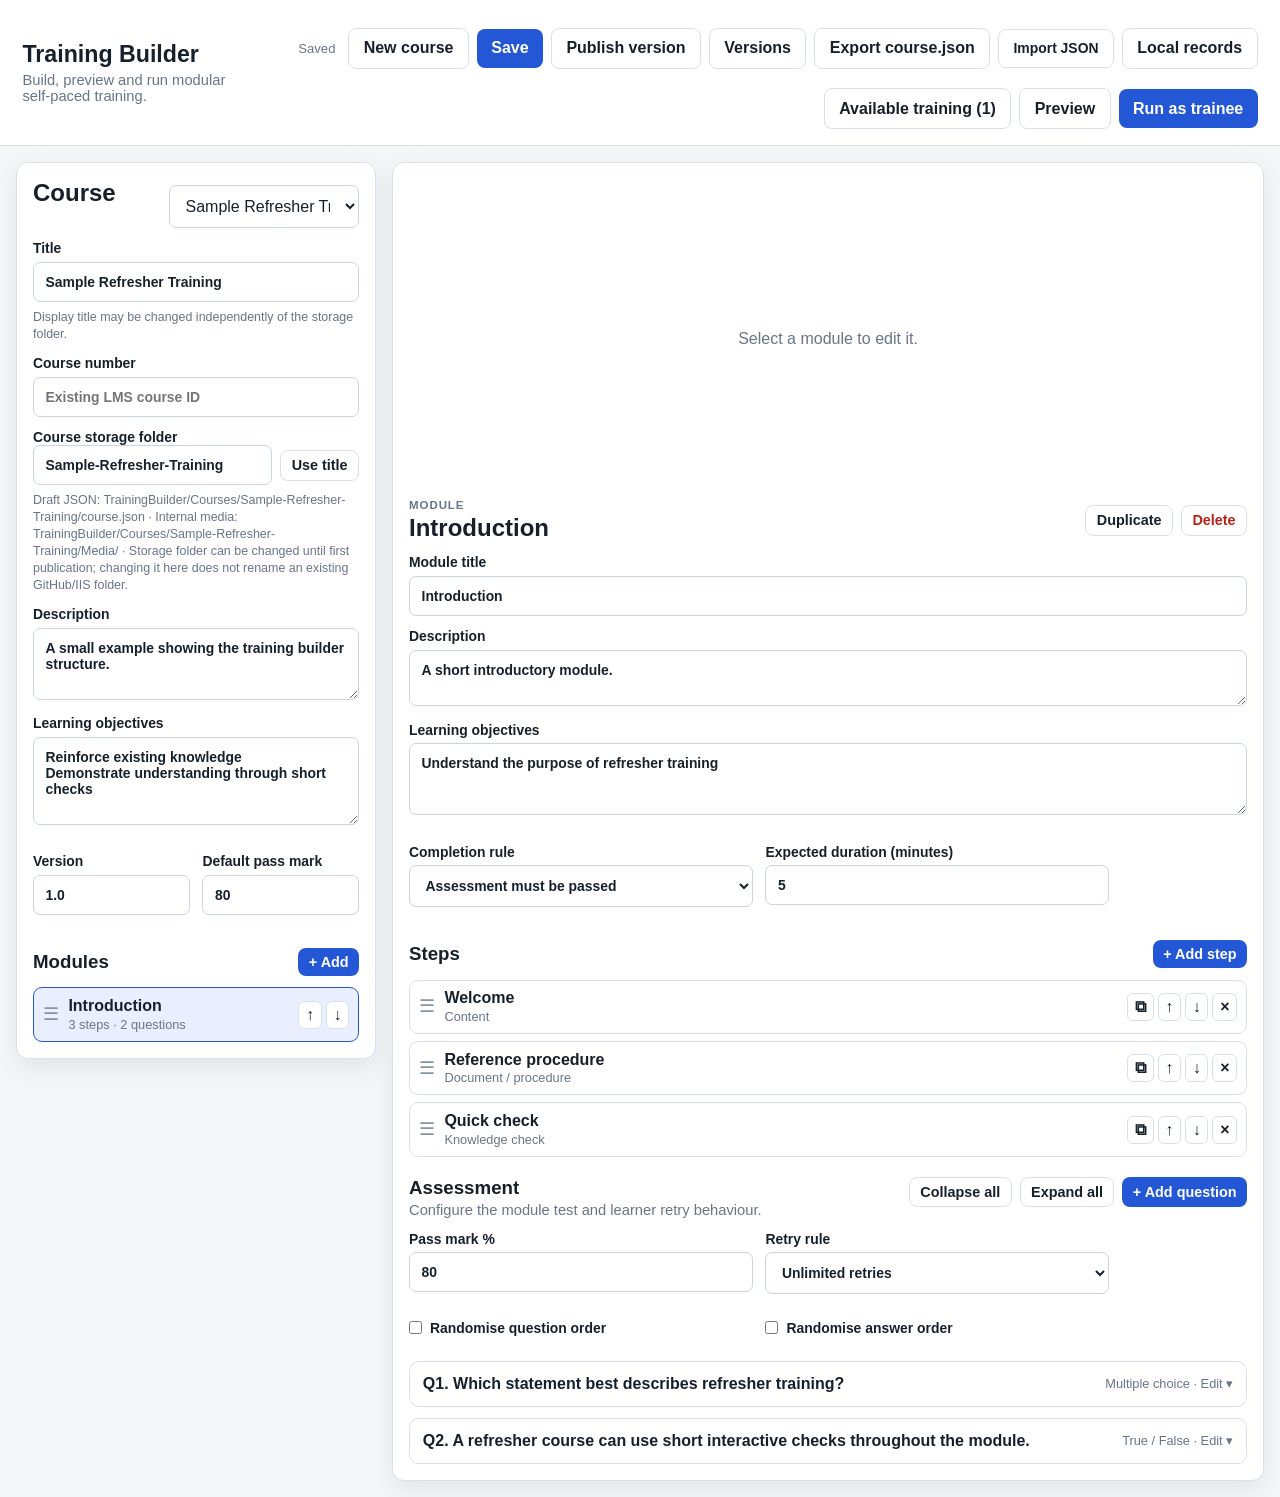
==== commit 414a9d4c: "Add files via upload" ====
--- a/TrainingBuilder/index.html
+++ b/TrainingBuilder/index.html
@@ -36,7 +36,10 @@
             <select id="courseSelect" title="Saved courses"></select>
           </div>
           <label>Title<input id="courseTitle" type="text" /></label><div id="courseTitleWarning" class="field-hint"></div>
-          <label>Course storage folder<input id="courseFolder" type="text" readonly /></label><div id="coursePathHint" class="field-hint"></div>
+          <label>Course number<input id="courseNumber" type="text" placeholder="Existing LMS course ID" /></label>
+          <label>Course storage folder
+            <div class="input-action-row"><input id="courseFolder" type="text" /><button id="folderFromTitleBtn" type="button" class="secondary small">Use title</button></div>
+          </label><div id="coursePathHint" class="field-hint"></div>
           <label>Description<textarea id="courseDescription" rows="3"></textarea></label>
           <label>Learning objectives<textarea id="courseObjectives" rows="4" placeholder="One objective per line"></textarea></label>
           <div class="row-2">
@@ -86,7 +89,7 @@
 
             <div class="section-title-row assessment-heading">
               <div><h3>Assessment</h3><p class="muted">Configure the module test and learner retry behaviour.</p></div>
-              <button id="addQuestionBtn" class="small">+ Add question</button>
+              <div class="toolbar-actions"><button id="collapseQuestionsBtn" type="button" class="secondary small">Collapse all</button><button id="expandQuestionsBtn" type="button" class="secondary small">Expand all</button><button id="addQuestionBtn" class="small">+ Add question</button></div>
             </div>
             <div class="row-2 compact-row">
               <label>Pass mark %<input id="assessmentPassMark" type="number" min="0" max="100"></label>
--- a/TrainingBuilder/styles.css
+++ b/TrainingBuilder/styles.css
@@ -72,3 +72,25 @@
 .image-nav-prev{left:12px}.image-nav-next{right:12px}
 .image-modal-footer{display:flex;justify-content:space-between;gap:1rem;align-items:flex-start;padding:.75rem .25rem 0;min-height:1.5rem}
 @media(max-width:700px){.image-size-small,.image-size-medium,.image-size-large,.image-size-full{width:100%}.image-modal-card{width:99vw;max-height:98vh;padding:.5rem}.image-modal-stage{max-height:82vh}.image-modal-image{max-height:82vh}.image-nav{width:40px;height:40px}.image-nav-prev{left:6px}.image-nav-next{right:6px}}
+
+
+/* V1.9 trainee layout, navigation and list readability */
+body.player-mode .topbar{padding:.42rem .9rem;min-height:44px;gap:.5rem}
+body.player-mode .topbar h1{font-size:1rem;margin:0}
+body.player-mode .topbar p,body.player-mode .top-actions{display:none}
+body.player-mode .player-shell{min-height:calc(100vh - 45px)}
+body.player-mode .player-main{padding:1rem 1.25rem;justify-content:stretch;min-width:0}
+body.player-mode .player-card{width:100%;max-width:none;padding:1.5rem 1.75rem}
+body.player-mode .player-card>.step-text,body.player-mode .player-card>.scenario-box,body.player-mode .player-card>.doc-card{max-width:none}
+.rich-editor li+li,.step-text li+li,.scenario-box li+li,.doc-card li+li{margin-top:.5em}
+.rich-editor li>ul,.rich-editor li>ol,.step-text li>ul,.step-text li>ol,.scenario-box li>ul,.scenario-box li>ol,.doc-card li>ul,.doc-card li>ol{margin-top:.35em}
+.rich-editor ul,.rich-editor ol,.step-text ul,.step-text ol,.scenario-box ul,.scenario-box ol,.doc-card ul,.doc-card ol{margin-top:.65em;margin-bottom:.8em}
+@media(max-width:900px){body.player-mode .topbar{padding:.4rem .7rem}body.player-mode .player-main{padding:.65rem}body.player-mode .player-card{padding:1rem}}
+
+
+/* V2.0 authoring organisation, course identity and storage folder controls */
+.input-action-row{display:grid;grid-template-columns:minmax(0,1fr) auto;gap:.5rem;align-items:center}.input-action-row input{margin:0}.input-action-row button{white-space:nowrap}
+.asset-reference-card{padding:0;overflow:hidden}.asset-reference-card>summary{display:flex;align-items:center;justify-content:space-between;gap:.75rem;padding:.72rem .82rem;cursor:pointer;list-style:none;background:#f8fafc}.asset-reference-card>summary::-webkit-details-marker{display:none}.asset-reference-card[open]>summary{border-bottom:1px solid var(--line)}.asset-reference-body{padding:.85rem}.asset-summary-main{display:flex;align-items:center;gap:.65rem;min-width:0}.asset-summary-main strong{display:block;white-space:nowrap;overflow:hidden;text-overflow:ellipsis;max-width:42rem}.asset-summary-sub{display:block;font-size:.75rem;color:var(--muted);font-weight:500;margin-top:.1rem}.asset-reference-card .mini-actions{display:flex;gap:.25rem;flex:0 0 auto}.asset-reference-card.dragging{opacity:.55}.asset-reference-card .drag{cursor:grab;color:var(--muted)}
+#courseFolder:not([readonly]){background:#fff}#courseFolder[readonly]{background:#f3f5f7;color:#4b5563}
+@media(max-width:700px){.input-action-row{grid-template-columns:1fr}.asset-reference-card>summary{align-items:flex-start}.asset-summary-main strong{max-width:15rem}}
+.asset-summary-actions{display:flex;align-items:center;gap:.55rem;flex:0 0 auto}.asset-summary-actions .summary-meta{white-space:nowrap}
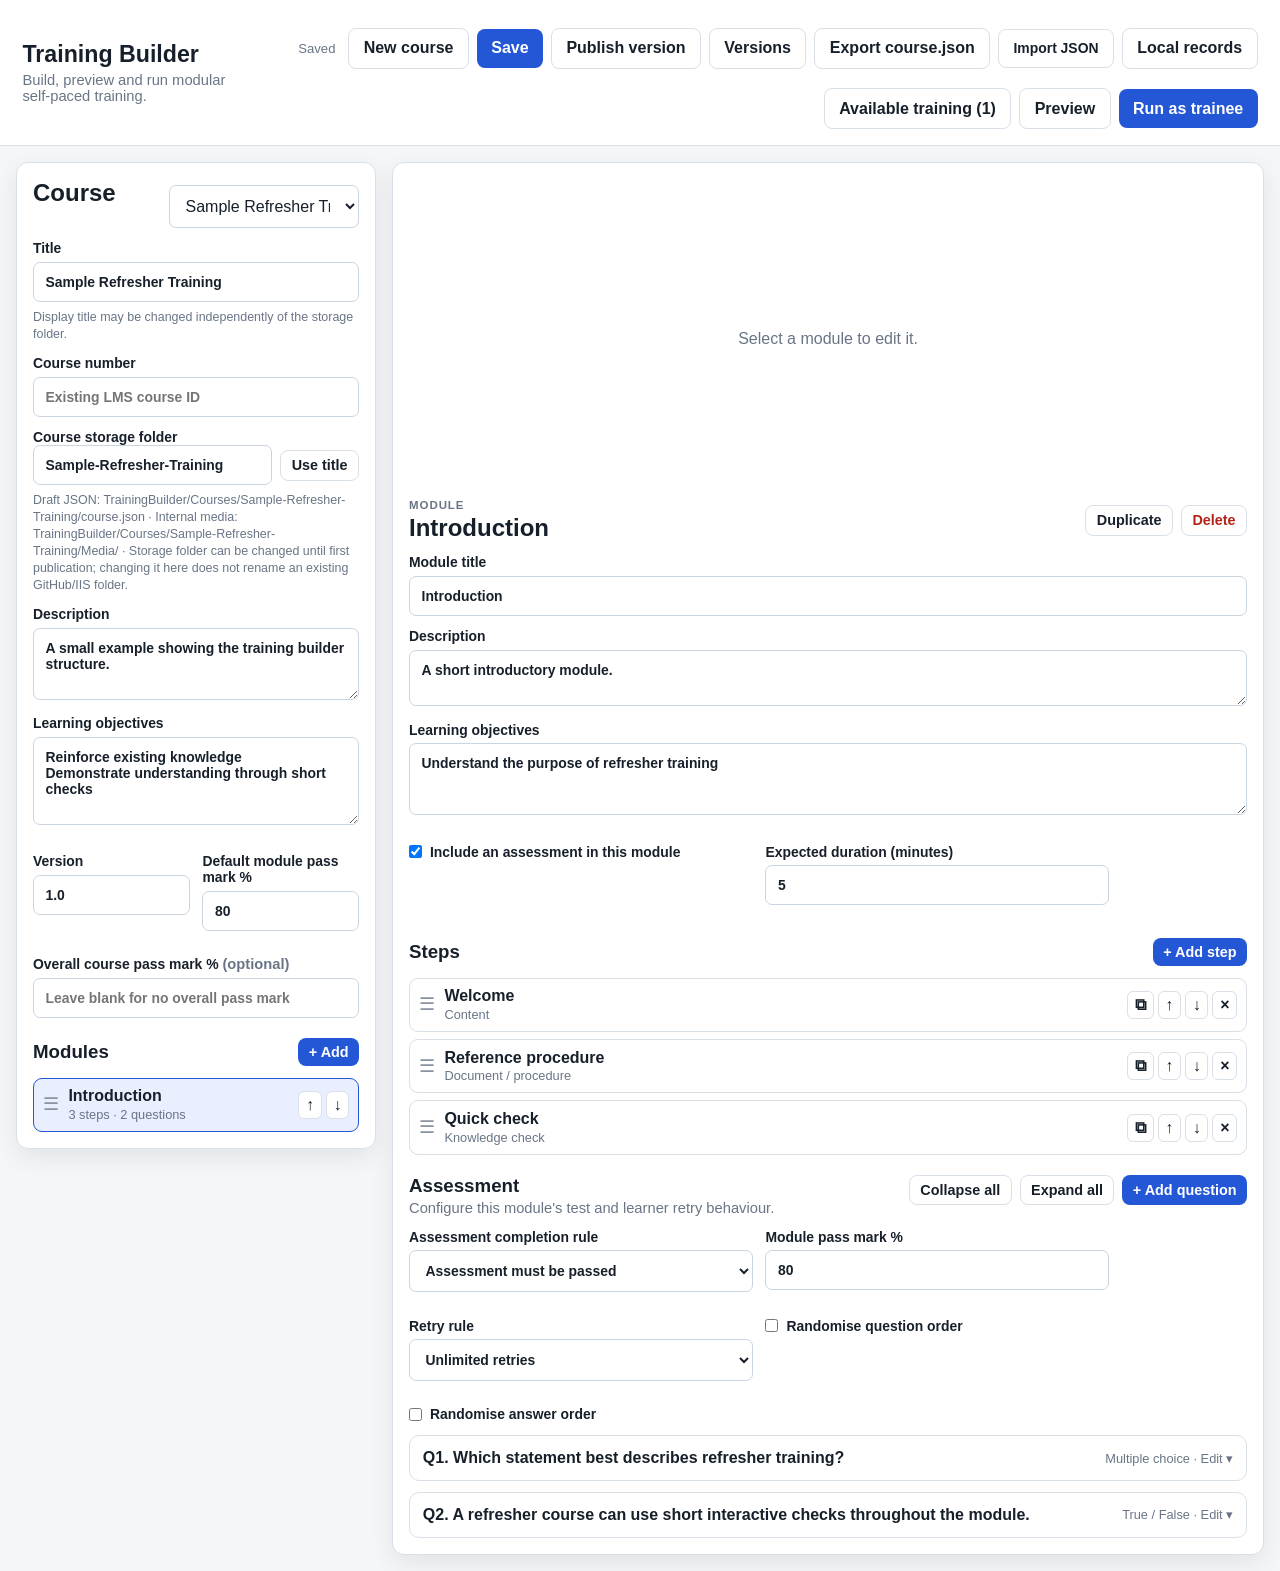
==== commit d7a0518d: "Add files via upload" ====
--- a/TrainingBuilder/index.html
+++ b/TrainingBuilder/index.html
@@ -44,8 +44,9 @@
           <label>Learning objectives<textarea id="courseObjectives" rows="4" placeholder="One objective per line"></textarea></label>
           <div class="row-2">
             <label>Version<input id="courseVersion" type="text" /></label>
-            <label>Default pass mark<input id="coursePassMark" type="number" min="0" max="100" /></label>
-          </div>
+            <label>Default module pass mark %<input id="coursePassMark" type="number" min="0" max="100" /></label>
+          </div>
+          <label>Overall course pass mark % <span class="muted">(optional)</span><input id="courseOverallPassMark" type="number" min="0" max="100" placeholder="Leave blank for no overall pass mark" /></label>
 
           <div class="section-title-row">
             <h3>Modules</h3>
@@ -73,13 +74,7 @@
             <label>Learning objectives<textarea id="moduleObjectives" rows="3" placeholder="One objective per line"></textarea></label>
 
             <div class="row-2 compact-row">
-              <label>Completion rule
-                <select id="moduleCompletionMode">
-                  <option value="assessment_required">Assessment must be passed</option>
-                  <option value="assessment_optional">Assessment recorded, pass not required</option>
-                  <option value="steps_only">Complete after final step</option>
-                </select>
-              </label>
+              <label><span class="checkbox-label"><input id="moduleHasAssessment" type="checkbox"> Include an assessment in this module</span></label>
               <label>Expected duration (minutes)<input id="moduleExpectedMinutes" type="number" min="0" step="1"></label>
             </div>
 
@@ -87,19 +82,22 @@
             <div id="stepList" class="sortable-list"></div>
             <div id="stepEditor" class="subpanel" hidden></div>
 
-            <div class="section-title-row assessment-heading">
-              <div><h3>Assessment</h3><p class="muted">Configure the module test and learner retry behaviour.</p></div>
-              <div class="toolbar-actions"><button id="collapseQuestionsBtn" type="button" class="secondary small">Collapse all</button><button id="expandQuestionsBtn" type="button" class="secondary small">Expand all</button><button id="addQuestionBtn" class="small">+ Add question</button></div>
+            <div id="assessmentConfig">
+              <div class="section-title-row assessment-heading">
+                <div><h3>Assessment</h3><p class="muted">Configure this module's test and learner retry behaviour.</p></div>
+                <div class="toolbar-actions"><button id="collapseQuestionsBtn" type="button" class="secondary small">Collapse all</button><button id="expandQuestionsBtn" type="button" class="secondary small">Expand all</button><button id="addQuestionBtn" class="small">+ Add question</button></div>
+              </div>
+              <div class="row-2 compact-row">
+                <label>Assessment completion rule<select id="moduleCompletionMode"><option value="assessment_required">Assessment must be passed</option><option value="assessment_optional">Assessment must be attempted; pass not required</option></select></label>
+                <label>Module pass mark %<input id="assessmentPassMark" type="number" min="0" max="100"></label>
+              </div>
+              <div class="row-2 compact-row">
+                <label>Retry rule<select id="assessmentRetry"><option value="unlimited">Unlimited retries</option><option value="review">Review module before retry</option></select></label>
+                <label><span class="checkbox-label"><input id="shuffleQuestions" type="checkbox"> Randomise question order</span></label>
+              </div>
+              <label><span class="checkbox-label"><input id="shuffleAnswers" type="checkbox"> Randomise answer order</span></label>
+              <div id="questionList" class="question-list"></div>
             </div>
-            <div class="row-2 compact-row">
-              <label>Pass mark %<input id="assessmentPassMark" type="number" min="0" max="100"></label>
-              <label>Retry rule<select id="assessmentRetry"><option value="unlimited">Unlimited retries</option><option value="review">Review module before retry</option></select></label>
-            </div>
-            <div class="row-2 compact-row">
-              <label><span class="checkbox-label"><input id="shuffleQuestions" type="checkbox"> Randomise question order</span></label>
-              <label><span class="checkbox-label"><input id="shuffleAnswers" type="checkbox"> Randomise answer order</span></label>
-            </div>
-            <div id="questionList" class="question-list"></div>
           </div>
         </section>
       </div>
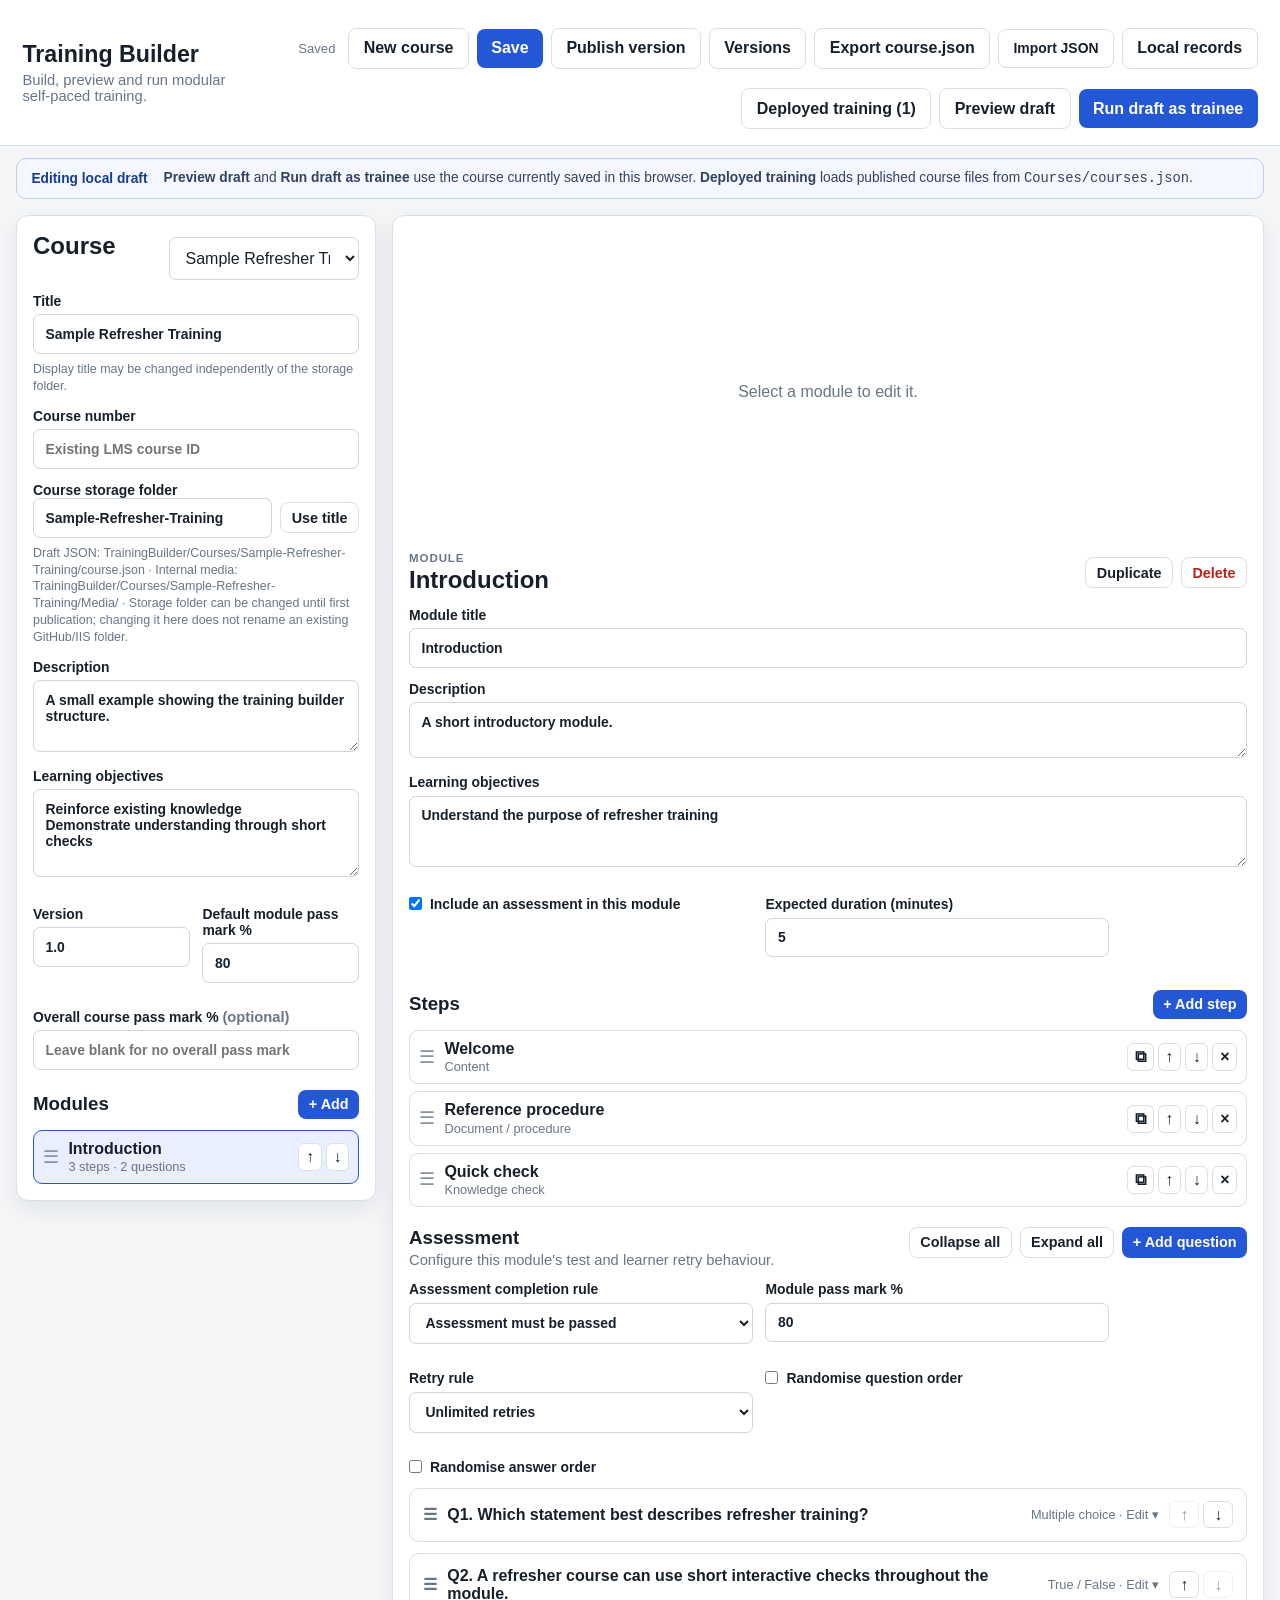
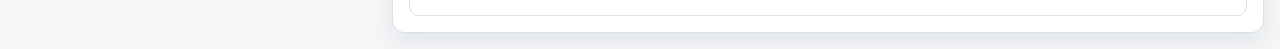
==== commit dea016a8: "." ====
--- a/TrainingBuilder/index.html
+++ b/TrainingBuilder/index.html
@@ -21,14 +21,15 @@
       <button id="exportBtn" class="secondary">Export course.json</button>
       <label class="button secondary file-button">Import JSON<input id="importInput" type="file" accept="application/json,.json" hidden></label>
       <button id="recordsBtn" class="secondary">Local records</button>
-      <button id="availableTrainingBtn" class="secondary">Available training</button>
-      <button id="previewBtn" class="secondary">Preview</button>
-      <button id="runCourseBtn" class="accent">Run as trainee</button>
+      <button id="availableTrainingBtn" class="secondary">Deployed training</button>
+      <button id="previewBtn" class="secondary">Preview draft</button>
+      <button id="runCourseBtn" class="accent">Run draft as trainee</button>
     </div>
   </header>
 
   <main>
     <section id="builderView" class="view active">
+      <div class="delivery-mode-banner"><strong>Editing local draft</strong><span><b>Preview draft</b> and <b>Run draft as trainee</b> use the course currently saved in this browser. <b>Deployed training</b> loads published course files from <code>Courses/courses.json</code>.</span></div>
       <div class="builder-grid">
         <aside class="panel course-panel">
           <div class="panel-heading">
@@ -142,7 +143,7 @@
   <div id="availableTrainingModal" class="modal-backdrop" hidden>
     <div class="modal-card wide">
       <div class="modal-header">
-        <div><div class="eyebrow">Published course files</div><h2>Available training</h2></div>
+        <div><div class="eyebrow">Published course files</div><h2>Deployed training</h2></div>
         <button id="closeAvailableTrainingBtn" class="secondary small">Close</button>
       </div>
       <p class="muted">These courses are loaded from <code>Courses/courses.json</code> and their deployed <code>course.json</code> files.</p>
--- a/TrainingBuilder/styles.css
+++ b/TrainingBuilder/styles.css
@@ -94,3 +94,13 @@
 #courseFolder:not([readonly]){background:#fff}#courseFolder[readonly]{background:#f3f5f7;color:#4b5563}
 @media(max-width:700px){.input-action-row{grid-template-columns:1fr}.asset-reference-card>summary{align-items:flex-start}.asset-summary-main strong{max-width:15rem}}
 .asset-summary-actions{display:flex;align-items:center;gap:.55rem;flex:0 0 auto}.asset-summary-actions .summary-meta{white-space:nowrap}
+
+
+/* V1.13 draft/deployed clarity and assessment question ordering */
+.delivery-mode-banner{margin:.75rem 1rem 0;padding:.7rem .9rem;border:1px solid #b9cdf8;background:#f4f7ff;border-radius:10px;display:flex;align-items:center;gap:1rem;font-size:.86rem;color:#31425f}
+.delivery-mode-banner strong{white-space:nowrap;color:#173c8f}
+.q-summary-left,.q-summary-actions{display:flex;align-items:center;gap:.65rem;min-width:0}
+.q-summary-left{flex:1}.q-summary-title{min-width:0;overflow:hidden;text-overflow:ellipsis}.q-summary-actions{justify-content:flex-end}
+.question-drag{cursor:grab;user-select:none;font-size:1rem;color:var(--muted)}.question-drag:active{cursor:grabbing}.question-card.dragging{opacity:.55}
+.question-card summary .icon-btn{padding:.2rem .42rem;min-width:30px}
+@media(max-width:900px){.delivery-mode-banner{margin:.5rem .65rem 0;align-items:flex-start;flex-direction:column;gap:.25rem}.q-summary-actions{gap:.35rem}.summary-meta{display:none}}
